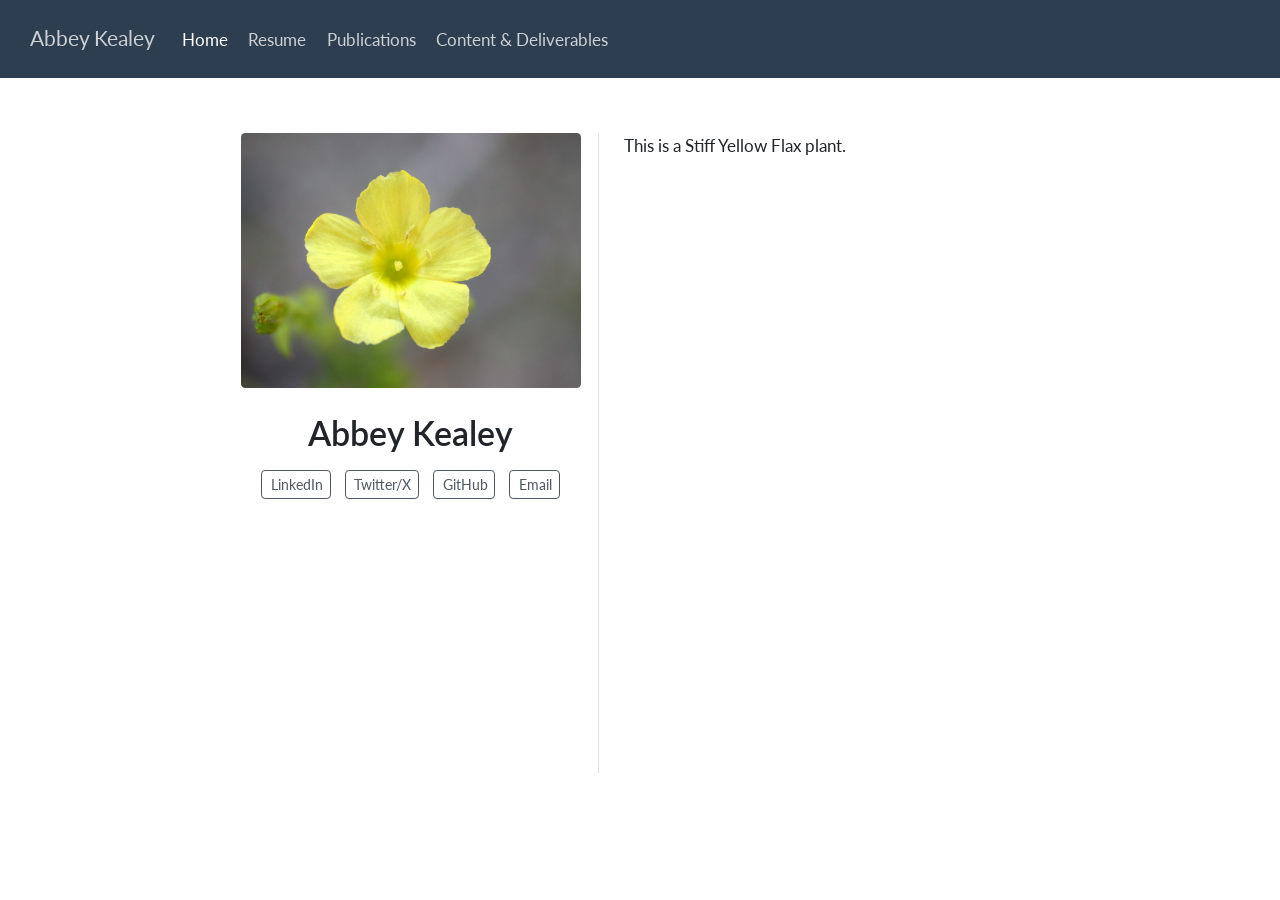
==== index.html @ 69438d4a "addedphoto and text Changed my main photo and text" ====
<!DOCTYPE html>
<html xmlns="http://www.w3.org/1999/xhtml" lang="en" xml:lang="en"><head>

<meta charset="utf-8">
<meta name="generator" content="quarto-1.7.32">

<meta name="viewport" content="width=device-width, initial-scale=1.0, user-scalable=yes">


<title>Abbey Kealey</title>
<style>
code{white-space: pre-wrap;}
span.smallcaps{font-variant: small-caps;}
div.columns{display: flex; gap: min(4vw, 1.5em);}
div.column{flex: auto; overflow-x: auto;}
div.hanging-indent{margin-left: 1.5em; text-indent: -1.5em;}
ul.task-list{list-style: none;}
ul.task-list li input[type="checkbox"] {
  width: 0.8em;
  margin: 0 0.8em 0.2em -1em; /* quarto-specific, see https://github.com/quarto-dev/quarto-cli/issues/4556 */ 
  vertical-align: middle;
}
</style>


<script src="site_libs/quarto-nav/quarto-nav.js"></script>
<script src="site_libs/quarto-nav/headroom.min.js"></script>
<script src="site_libs/clipboard/clipboard.min.js"></script>
<script src="site_libs/quarto-search/autocomplete.umd.js"></script>
<script src="site_libs/quarto-search/fuse.min.js"></script>
<script src="site_libs/quarto-search/quarto-search.js"></script>
<meta name="quarto:offset" content="./">
<script src="site_libs/quarto-html/quarto.js" type="module"></script>
<script src="site_libs/quarto-html/tabsets/tabsets.js" type="module"></script>
<script src="site_libs/quarto-html/popper.min.js"></script>
<script src="site_libs/quarto-html/tippy.umd.min.js"></script>
<link href="site_libs/quarto-html/tippy.css" rel="stylesheet">
<link href="site_libs/quarto-html/quarto-syntax-highlighting-37eea08aefeeee20ff55810ff984fec1.css" rel="stylesheet" id="quarto-text-highlighting-styles">
<script src="site_libs/bootstrap/bootstrap.min.js"></script>
<link href="site_libs/bootstrap/bootstrap-icons.css" rel="stylesheet">
<link href="site_libs/bootstrap/bootstrap-cc63fce9873912f1bbbccf05079cc9ea.min.css" rel="stylesheet" append-hash="true" id="quarto-bootstrap" data-mode="light">
<script id="quarto-search-options" type="application/json">{
  "location": "navbar",
  "copy-button": false,
  "collapse-after": 3,
  "panel-placement": "end",
  "type": "overlay",
  "limit": 50,
  "keyboard-shortcut": [
    "f",
    "/",
    "s"
  ],
  "show-item-context": false,
  "language": {
    "search-no-results-text": "No results",
    "search-matching-documents-text": "matching documents",
    "search-copy-link-title": "Copy link to search",
    "search-hide-matches-text": "Hide additional matches",
    "search-more-match-text": "more match in this document",
    "search-more-matches-text": "more matches in this document",
    "search-clear-button-title": "Clear",
    "search-text-placeholder": "",
    "search-detached-cancel-button-title": "Cancel",
    "search-submit-button-title": "Submit",
    "search-label": "Search"
  }
}</script>


<link rel="stylesheet" href="styles.css">
</head>

<body class="nav-fixed fullcontent quarto-light">

<div id="quarto-search-results"></div>
  <header id="quarto-header" class="headroom fixed-top">
    <nav class="navbar navbar-expand-lg " data-bs-theme="dark">
      <div class="navbar-container container-fluid">
      <div class="navbar-brand-container mx-auto">
    <a class="navbar-brand" href="./index.html">
    <span class="navbar-title">Abbey Kealey</span>
    </a>
  </div>
            <div id="quarto-search" class="" title="Search"></div>
          <button class="navbar-toggler" type="button" data-bs-toggle="collapse" data-bs-target="#navbarCollapse" aria-controls="navbarCollapse" role="menu" aria-expanded="false" aria-label="Toggle navigation" onclick="if (window.quartoToggleHeadroom) { window.quartoToggleHeadroom(); }">
  <span class="navbar-toggler-icon"></span>
</button>
          <div class="collapse navbar-collapse" id="navbarCollapse">
            <ul class="navbar-nav navbar-nav-scroll me-auto">
  <li class="nav-item">
    <a class="nav-link active" href="./index.html" aria-current="page"> 
<span class="menu-text">Home</span></a>
  </li>  
  <li class="nav-item">
    <a class="nav-link" href="./resume.html"> 
<span class="menu-text">Resume</span></a>
  </li>  
  <li class="nav-item">
    <a class="nav-link" href="./publications.html"> 
<span class="menu-text">Publications</span></a>
  </li>  
  <li class="nav-item">
    <a class="nav-link" href="./content.html"> 
<span class="menu-text">Content &amp; Deliverables</span></a>
  </li>  
</ul>
          </div> <!-- /navcollapse -->
            <div class="quarto-navbar-tools">
</div>
      </div> <!-- /container-fluid -->
    </nav>
</header>
<!-- content -->
<div id="quarto-content" class="quarto-container page-columns page-rows-contents page-layout-article page-navbar">
<!-- sidebar -->
<!-- margin-sidebar -->
    
<!-- main -->
<div class="quarto-about-trestles">
  <div class="about-entity">
    <img src="images/stiff_yellow_flax.jpg" class="about-image
  rounded " style="width: 20em;">
<header id="title-block-header" class="quarto-title-block default">
<div class="quarto-title">
<h1 class="title">Abbey Kealey</h1>
</div>
<div class="quarto-title-meta">
  </div>
</header>
    <div class="about-links">
  <a href="https://www.linkedin.com/in/ramon-melser-666932129/" class="about-link" rel="" target="">
    <i class="bi bi-linkedin"></i>
     <span class="about-link-text">LinkedIn</span>
  </a>
  <a href="https://x.com/MelserRamon" class="about-link" rel="" target="">
    <i class="bi bi-twitter"></i>
     <span class="about-link-text">Twitter/X</span>
  </a>
  <a href="https://github.com/ramonmelser" class="about-link" rel="" target="">
    <i class="bi bi-github"></i>
     <span class="about-link-text">GitHub</span>
  </a>
  <a href="mailto:melser@student.ubc.ca" class="about-link" rel="" target="">
    <i class="bi bi-envelope-at"></i>
     <span class="about-link-text">Email</span>
  </a>
</div>
  </div>
  <div class="about-contents"><main class="content" id="quarto-document-content">
<p>This is a Stiff Yellow Flax plant.</p>


</main></div>
</div>
 <!-- /main -->
<script id="quarto-html-after-body" type="application/javascript">
  window.document.addEventListener("DOMContentLoaded", function (event) {
    const isCodeAnnotation = (el) => {
      for (const clz of el.classList) {
        if (clz.startsWith('code-annotation-')) {                     
          return true;
        }
      }
      return false;
    }
    const onCopySuccess = function(e) {
      // button target
      const button = e.trigger;
      // don't keep focus
      button.blur();
      // flash "checked"
      button.classList.add('code-copy-button-checked');
      var currentTitle = button.getAttribute("title");
      button.setAttribute("title", "Copied!");
      let tooltip;
      if (window.bootstrap) {
        button.setAttribute("data-bs-toggle", "tooltip");
        button.setAttribute("data-bs-placement", "left");
        button.setAttribute("data-bs-title", "Copied!");
        tooltip = new bootstrap.Tooltip(button, 
          { trigger: "manual", 
            customClass: "code-copy-button-tooltip",
            offset: [0, -8]});
        tooltip.show();    
      }
      setTimeout(function() {
        if (tooltip) {
          tooltip.hide();
          button.removeAttribute("data-bs-title");
          button.removeAttribute("data-bs-toggle");
          button.removeAttribute("data-bs-placement");
        }
        button.setAttribute("title", currentTitle);
        button.classList.remove('code-copy-button-checked');
      }, 1000);
      // clear code selection
      e.clearSelection();
    }
    const getTextToCopy = function(trigger) {
        const codeEl = trigger.previousElementSibling.cloneNode(true);
        for (const childEl of codeEl.children) {
          if (isCodeAnnotation(childEl)) {
            childEl.remove();
          }
        }
        return codeEl.innerText;
    }
    const clipboard = new window.ClipboardJS('.code-copy-button:not([data-in-quarto-modal])', {
      text: getTextToCopy
    });
    clipboard.on('success', onCopySuccess);
    if (window.document.getElementById('quarto-embedded-source-code-modal')) {
      const clipboardModal = new window.ClipboardJS('.code-copy-button[data-in-quarto-modal]', {
        text: getTextToCopy,
        container: window.document.getElementById('quarto-embedded-source-code-modal')
      });
      clipboardModal.on('success', onCopySuccess);
    }
      var localhostRegex = new RegExp(/^(?:http|https):\/\/localhost\:?[0-9]*\//);
      var mailtoRegex = new RegExp(/^mailto:/);
        var filterRegex = new RegExp('/' + window.location.host + '/');
      var isInternal = (href) => {
          return filterRegex.test(href) || localhostRegex.test(href) || mailtoRegex.test(href);
      }
      // Inspect non-navigation links and adorn them if external
     var links = window.document.querySelectorAll('a[href]:not(.nav-link):not(.navbar-brand):not(.toc-action):not(.sidebar-link):not(.sidebar-item-toggle):not(.pagination-link):not(.no-external):not([aria-hidden]):not(.dropdown-item):not(.quarto-navigation-tool):not(.about-link)');
      for (var i=0; i<links.length; i++) {
        const link = links[i];
        if (!isInternal(link.href)) {
          // undo the damage that might have been done by quarto-nav.js in the case of
          // links that we want to consider external
          if (link.dataset.originalHref !== undefined) {
            link.href = link.dataset.originalHref;
          }
        }
      }
    function tippyHover(el, contentFn, onTriggerFn, onUntriggerFn) {
      const config = {
        allowHTML: true,
        maxWidth: 500,
        delay: 100,
        arrow: false,
        appendTo: function(el) {
            return el.parentElement;
        },
        interactive: true,
        interactiveBorder: 10,
        theme: 'quarto',
        placement: 'bottom-start',
      };
      if (contentFn) {
        config.content = contentFn;
      }
      if (onTriggerFn) {
        config.onTrigger = onTriggerFn;
      }
      if (onUntriggerFn) {
        config.onUntrigger = onUntriggerFn;
      }
      window.tippy(el, config); 
    }
    const noterefs = window.document.querySelectorAll('a[role="doc-noteref"]');
    for (var i=0; i<noterefs.length; i++) {
      const ref = noterefs[i];
      tippyHover(ref, function() {
        // use id or data attribute instead here
        let href = ref.getAttribute('data-footnote-href') || ref.getAttribute('href');
        try { href = new URL(href).hash; } catch {}
        const id = href.replace(/^#\/?/, "");
        const note = window.document.getElementById(id);
        if (note) {
          return note.innerHTML;
        } else {
          return "";
        }
      });
    }
    const xrefs = window.document.querySelectorAll('a.quarto-xref');
    const processXRef = (id, note) => {
      // Strip column container classes
      const stripColumnClz = (el) => {
        el.classList.remove("page-full", "page-columns");
        if (el.children) {
          for (const child of el.children) {
            stripColumnClz(child);
          }
        }
      }
      stripColumnClz(note)
      if (id === null || id.startsWith('sec-')) {
        // Special case sections, only their first couple elements
        const container = document.createElement("div");
        if (note.children && note.children.length > 2) {
          container.appendChild(note.children[0].cloneNode(true));
          for (let i = 1; i < note.children.length; i++) {
            const child = note.children[i];
            if (child.tagName === "P" && child.innerText === "") {
              continue;
            } else {
              container.appendChild(child.cloneNode(true));
              break;
            }
          }
          if (window.Quarto?.typesetMath) {
            window.Quarto.typesetMath(container);
          }
          return container.innerHTML
        } else {
          if (window.Quarto?.typesetMath) {
            window.Quarto.typesetMath(note);
          }
          return note.innerHTML;
        }
      } else {
        // Remove any anchor links if they are present
        const anchorLink = note.querySelector('a.anchorjs-link');
        if (anchorLink) {
          anchorLink.remove();
        }
        if (window.Quarto?.typesetMath) {
          window.Quarto.typesetMath(note);
        }
        if (note.classList.contains("callout")) {
          return note.outerHTML;
        } else {
          return note.innerHTML;
        }
      }
    }
    for (var i=0; i<xrefs.length; i++) {
      const xref = xrefs[i];
      tippyHover(xref, undefined, function(instance) {
        instance.disable();
        let url = xref.getAttribute('href');
        let hash = undefined; 
        if (url.startsWith('#')) {
          hash = url;
        } else {
          try { hash = new URL(url).hash; } catch {}
        }
        if (hash) {
          const id = hash.replace(/^#\/?/, "");
          const note = window.document.getElementById(id);
          if (note !== null) {
            try {
              const html = processXRef(id, note.cloneNode(true));
              instance.setContent(html);
            } finally {
              instance.enable();
              instance.show();
            }
          } else {
            // See if we can fetch this
            fetch(url.split('#')[0])
            .then(res => res.text())
            .then(html => {
              const parser = new DOMParser();
              const htmlDoc = parser.parseFromString(html, "text/html");
              const note = htmlDoc.getElementById(id);
              if (note !== null) {
                const html = processXRef(id, note);
                instance.setContent(html);
              } 
            }).finally(() => {
              instance.enable();
              instance.show();
            });
          }
        } else {
          // See if we can fetch a full url (with no hash to target)
          // This is a special case and we should probably do some content thinning / targeting
          fetch(url)
          .then(res => res.text())
          .then(html => {
            const parser = new DOMParser();
            const htmlDoc = parser.parseFromString(html, "text/html");
            const note = htmlDoc.querySelector('main.content');
            if (note !== null) {
              // This should only happen for chapter cross references
              // (since there is no id in the URL)
              // remove the first header
              if (note.children.length > 0 && note.children[0].tagName === "HEADER") {
                note.children[0].remove();
              }
              const html = processXRef(null, note);
              instance.setContent(html);
            } 
          }).finally(() => {
            instance.enable();
            instance.show();
          });
        }
      }, function(instance) {
      });
    }
        let selectedAnnoteEl;
        const selectorForAnnotation = ( cell, annotation) => {
          let cellAttr = 'data-code-cell="' + cell + '"';
          let lineAttr = 'data-code-annotation="' +  annotation + '"';
          const selector = 'span[' + cellAttr + '][' + lineAttr + ']';
          return selector;
        }
        const selectCodeLines = (annoteEl) => {
          const doc = window.document;
          const targetCell = annoteEl.getAttribute("data-target-cell");
          const targetAnnotation = annoteEl.getAttribute("data-target-annotation");
          const annoteSpan = window.document.querySelector(selectorForAnnotation(targetCell, targetAnnotation));
          const lines = annoteSpan.getAttribute("data-code-lines").split(",");
          const lineIds = lines.map((line) => {
            return targetCell + "-" + line;
          })
          let top = null;
          let height = null;
          let parent = null;
          if (lineIds.length > 0) {
              //compute the position of the single el (top and bottom and make a div)
              const el = window.document.getElementById(lineIds[0]);
              top = el.offsetTop;
              height = el.offsetHeight;
              parent = el.parentElement.parentElement;
            if (lineIds.length > 1) {
              const lastEl = window.document.getElementById(lineIds[lineIds.length - 1]);
              const bottom = lastEl.offsetTop + lastEl.offsetHeight;
              height = bottom - top;
            }
            if (top !== null && height !== null && parent !== null) {
              // cook up a div (if necessary) and position it 
              let div = window.document.getElementById("code-annotation-line-highlight");
              if (div === null) {
                div = window.document.createElement("div");
                div.setAttribute("id", "code-annotation-line-highlight");
                div.style.position = 'absolute';
                parent.appendChild(div);
              }
              div.style.top = top - 2 + "px";
              div.style.height = height + 4 + "px";
              div.style.left = 0;
              let gutterDiv = window.document.getElementById("code-annotation-line-highlight-gutter");
              if (gutterDiv === null) {
                gutterDiv = window.document.createElement("div");
                gutterDiv.setAttribute("id", "code-annotation-line-highlight-gutter");
                gutterDiv.style.position = 'absolute';
                const codeCell = window.document.getElementById(targetCell);
                const gutter = codeCell.querySelector('.code-annotation-gutter');
                gutter.appendChild(gutterDiv);
              }
              gutterDiv.style.top = top - 2 + "px";
              gutterDiv.style.height = height + 4 + "px";
            }
            selectedAnnoteEl = annoteEl;
          }
        };
        const unselectCodeLines = () => {
          const elementsIds = ["code-annotation-line-highlight", "code-annotation-line-highlight-gutter"];
          elementsIds.forEach((elId) => {
            const div = window.document.getElementById(elId);
            if (div) {
              div.remove();
            }
          });
          selectedAnnoteEl = undefined;
        };
          // Handle positioning of the toggle
      window.addEventListener(
        "resize",
        throttle(() => {
          elRect = undefined;
          if (selectedAnnoteEl) {
            selectCodeLines(selectedAnnoteEl);
          }
        }, 10)
      );
      function throttle(fn, ms) {
      let throttle = false;
      let timer;
        return (...args) => {
          if(!throttle) { // first call gets through
              fn.apply(this, args);
              throttle = true;
          } else { // all the others get throttled
              if(timer) clearTimeout(timer); // cancel #2
              timer = setTimeout(() => {
                fn.apply(this, args);
                timer = throttle = false;
              }, ms);
          }
        };
      }
        // Attach click handler to the DT
        const annoteDls = window.document.querySelectorAll('dt[data-target-cell]');
        for (const annoteDlNode of annoteDls) {
          annoteDlNode.addEventListener('click', (event) => {
            const clickedEl = event.target;
            if (clickedEl !== selectedAnnoteEl) {
              unselectCodeLines();
              const activeEl = window.document.querySelector('dt[data-target-cell].code-annotation-active');
              if (activeEl) {
                activeEl.classList.remove('code-annotation-active');
              }
              selectCodeLines(clickedEl);
              clickedEl.classList.add('code-annotation-active');
            } else {
              // Unselect the line
              unselectCodeLines();
              clickedEl.classList.remove('code-annotation-active');
            }
          });
        }
    const findCites = (el) => {
      const parentEl = el.parentElement;
      if (parentEl) {
        const cites = parentEl.dataset.cites;
        if (cites) {
          return {
            el,
            cites: cites.split(' ')
          };
        } else {
          return findCites(el.parentElement)
        }
      } else {
        return undefined;
      }
    };
    var bibliorefs = window.document.querySelectorAll('a[role="doc-biblioref"]');
    for (var i=0; i<bibliorefs.length; i++) {
      const ref = bibliorefs[i];
      const citeInfo = findCites(ref);
      if (citeInfo) {
        tippyHover(citeInfo.el, function() {
          var popup = window.document.createElement('div');
          citeInfo.cites.forEach(function(cite) {
            var citeDiv = window.document.createElement('div');
            citeDiv.classList.add('hanging-indent');
            citeDiv.classList.add('csl-entry');
            var biblioDiv = window.document.getElementById('ref-' + cite);
            if (biblioDiv) {
              citeDiv.innerHTML = biblioDiv.innerHTML;
            }
            popup.appendChild(citeDiv);
          });
          return popup.innerHTML;
        });
      }
    }
  });
  </script>
</div> <!-- /content -->




</body></html>
---- site_libs/quarto-html/quarto-syntax-highlighting-37eea08aefeeee20ff55810ff984fec1.css ----
/* quarto syntax highlight colors */
:root {
  --quarto-hl-ot-color: #003B4F;
  --quarto-hl-at-color: #657422;
  --quarto-hl-ss-color: #20794D;
  --quarto-hl-an-color: #5E5E5E;
  --quarto-hl-fu-color: #4758AB;
  --quarto-hl-st-color: #20794D;
  --quarto-hl-cf-color: #003B4F;
  --quarto-hl-op-color: #5E5E5E;
  --quarto-hl-er-color: #AD0000;
  --quarto-hl-bn-color: #AD0000;
  --quarto-hl-al-color: #AD0000;
  --quarto-hl-va-color: #111111;
  --quarto-hl-bu-color: inherit;
  --quarto-hl-ex-color: inherit;
  --quarto-hl-pp-color: #AD0000;
  --quarto-hl-in-color: #5E5E5E;
  --quarto-hl-vs-color: #20794D;
  --quarto-hl-wa-color: #5E5E5E;
  --quarto-hl-do-color: #5E5E5E;
  --quarto-hl-im-color: #00769E;
  --quarto-hl-ch-color: #20794D;
  --quarto-hl-dt-color: #AD0000;
  --quarto-hl-fl-color: #AD0000;
  --quarto-hl-co-color: #5E5E5E;
  --quarto-hl-cv-color: #5E5E5E;
  --quarto-hl-cn-color: #8f5902;
  --quarto-hl-sc-color: #5E5E5E;
  --quarto-hl-dv-color: #AD0000;
  --quarto-hl-kw-color: #003B4F;
}

/* other quarto variables */
:root {
  --quarto-font-monospace: SFMono-Regular, Menlo, Monaco, Consolas, "Liberation Mono", "Courier New", monospace;
}

/* syntax highlight based on Pandoc's rules */
pre > code.sourceCode > span {
  color: #003B4F;
}

code.sourceCode > span {
  color: #003B4F;
}

div.sourceCode,
div.sourceCode pre.sourceCode {
  color: #003B4F;
}

/* Normal */
code span {
  color: #003B4F;
}

/* Alert */
code span.al {
  color: #AD0000;
  font-style: inherit;
}

/* Annotation */
code span.an {
  color: #5E5E5E;
  font-style: inherit;
}

/* Attribute */
code span.at {
  color: #657422;
  font-style: inherit;
}

/* BaseN */
code span.bn {
  color: #AD0000;
  font-style: inherit;
}

/* BuiltIn */
code span.bu {
  font-style: inherit;
}

/* ControlFlow */
code span.cf {
  color: #003B4F;
  font-weight: bold;
  font-style: inherit;
}

/* Char */
code span.ch {
  color: #20794D;
  font-style: inherit;
}

/* Constant */
code span.cn {
  color: #8f5902;
  font-style: inherit;
}

/* Comment */
code span.co {
  color: #5E5E5E;
  font-style: inherit;
}

/* CommentVar */
code span.cv {
  color: #5E5E5E;
  font-style: italic;
}

/* Documentation */
code span.do {
  color: #5E5E5E;
  font-style: italic;
}

/* DataType */
code span.dt {
  color: #AD0000;
  font-style: inherit;
}

/* DecVal */
code span.dv {
  color: #AD0000;
  font-style: inherit;
}

/* Error */
code span.er {
  color: #AD0000;
  font-style: inherit;
}

/* Extension */
code span.ex {
  font-style: inherit;
}

/* Float */
code span.fl {
  color: #AD0000;
  font-style: inherit;
}

/* Function */
code span.fu {
  color: #4758AB;
  font-style: inherit;
}

/* Import */
code span.im {
  color: #00769E;
  font-style: inherit;
}

/* Information */
code span.in {
  color: #5E5E5E;
  font-style: inherit;
}

/* Keyword */
code span.kw {
  color: #003B4F;
  font-weight: bold;
  font-style: inherit;
}

/* Operator */
code span.op {
  color: #5E5E5E;
  font-style: inherit;
}

/* Other */
code span.ot {
  color: #003B4F;
  font-style: inherit;
}

/* Preprocessor */
code span.pp {
  color: #AD0000;
  font-style: inherit;
}

/* SpecialChar */
code span.sc {
  color: #5E5E5E;
  font-style: inherit;
}

/* SpecialString */
code span.ss {
  color: #20794D;
  font-style: inherit;
}

/* String */
code span.st {
  color: #20794D;
  font-style: inherit;
}

/* Variable */
code span.va {
  color: #111111;
  font-style: inherit;
}

/* VerbatimString */
code span.vs {
  color: #20794D;
  font-style: inherit;
}

/* Warning */
code span.wa {
  color: #5E5E5E;
  font-style: italic;
}

.prevent-inlining {
  content: "</";
}

/*# sourceMappingURL=27d3d809615f7771493d095567f04340.css.map */
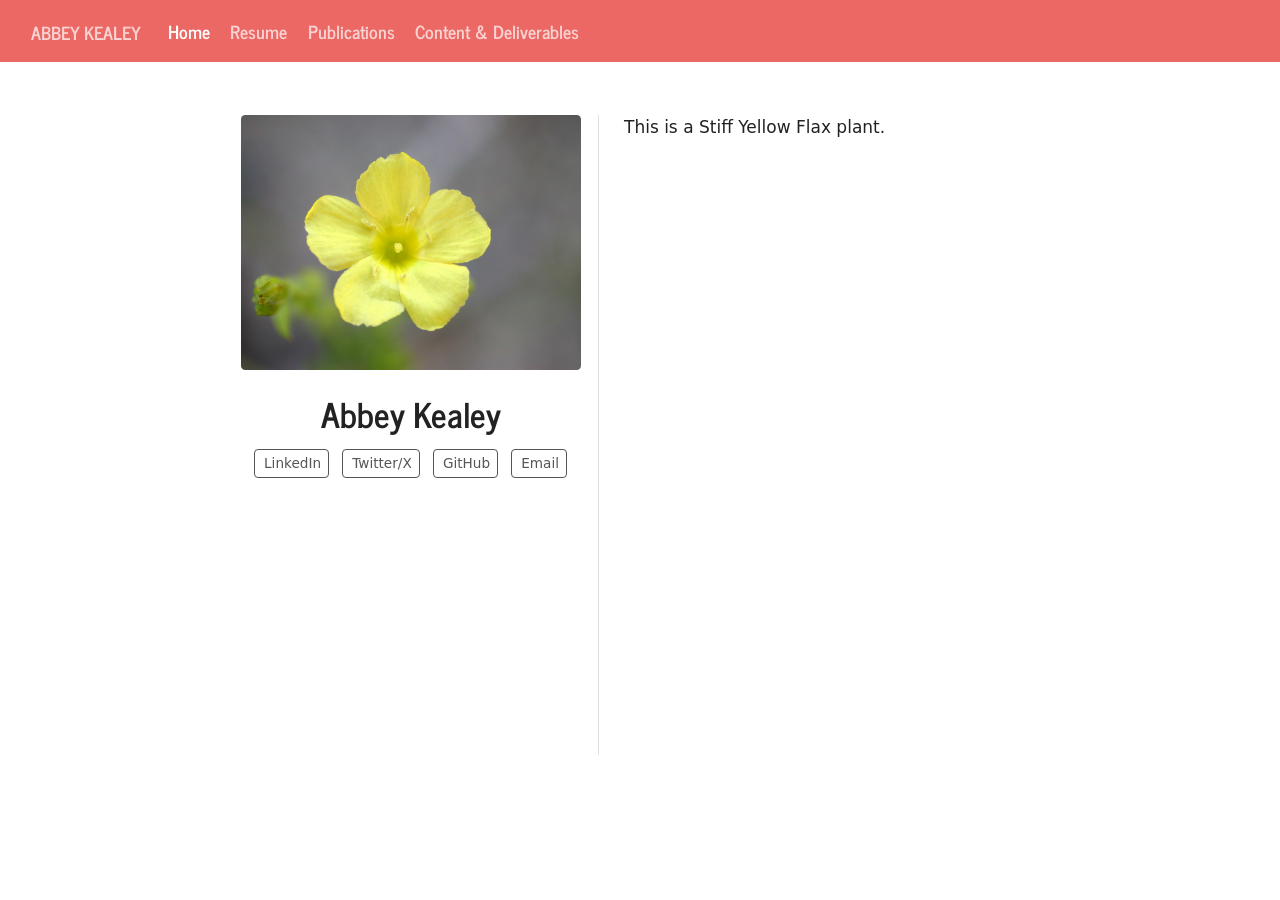
==== commit 4f8a1bd8: "theme change Changing the theme" ====
--- a/index.html
+++ b/index.html
@@ -38,7 +38,7 @@
 <link href="site_libs/quarto-html/quarto-syntax-highlighting-37eea08aefeeee20ff55810ff984fec1.css" rel="stylesheet" id="quarto-text-highlighting-styles">
 <script src="site_libs/bootstrap/bootstrap.min.js"></script>
 <link href="site_libs/bootstrap/bootstrap-icons.css" rel="stylesheet">
-<link href="site_libs/bootstrap/bootstrap-cc63fce9873912f1bbbccf05079cc9ea.min.css" rel="stylesheet" append-hash="true" id="quarto-bootstrap" data-mode="light">
+<link href="site_libs/bootstrap/bootstrap-36055dde38e1c66a85944b0e21486264.min.css" rel="stylesheet" append-hash="true" id="quarto-bootstrap" data-mode="light">
 <script id="quarto-search-options" type="application/json">{
   "location": "navbar",
   "copy-button": false,
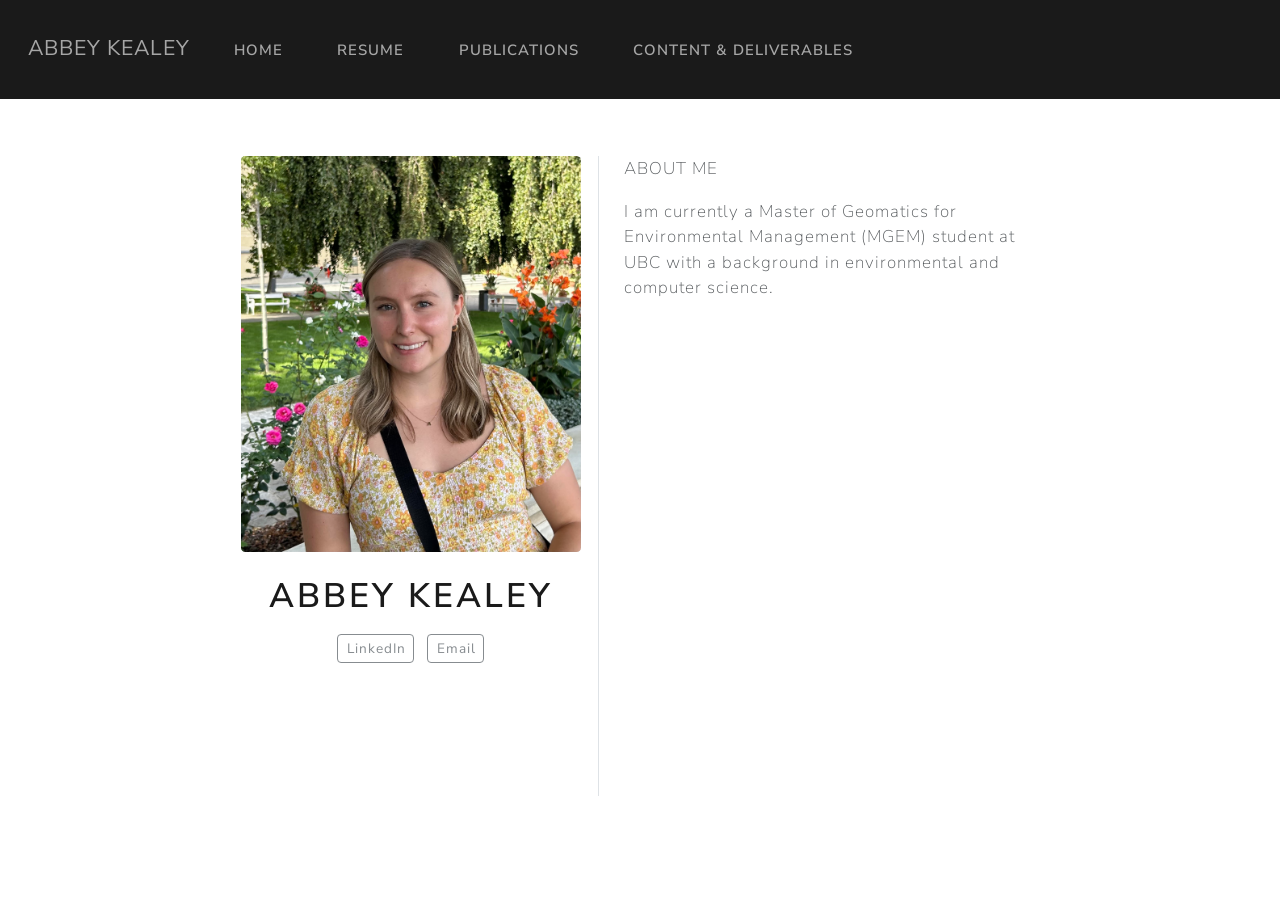
==== commit 6580e73a: "Homepage and resume Homepage and resume section" ====
--- a/index.html
+++ b/index.html
@@ -38,7 +38,7 @@
 <link href="site_libs/quarto-html/quarto-syntax-highlighting-37eea08aefeeee20ff55810ff984fec1.css" rel="stylesheet" id="quarto-text-highlighting-styles">
 <script src="site_libs/bootstrap/bootstrap.min.js"></script>
 <link href="site_libs/bootstrap/bootstrap-icons.css" rel="stylesheet">
-<link href="site_libs/bootstrap/bootstrap-36055dde38e1c66a85944b0e21486264.min.css" rel="stylesheet" append-hash="true" id="quarto-bootstrap" data-mode="light">
+<link href="site_libs/bootstrap/bootstrap-bb49951d50c4a7e8d052f44ae1610a34.min.css" rel="stylesheet" append-hash="true" id="quarto-bootstrap" data-mode="light">
 <script id="quarto-search-options" type="application/json">{
   "location": "navbar",
   "copy-button": false,
@@ -119,7 +119,7 @@
 <!-- main -->
 <div class="quarto-about-trestles">
   <div class="about-entity">
-    <img src="images/stiff_yellow_flax.jpg" class="about-image
+    <img src="images/Abbey_headshot.jpg" class="about-image
   rounded " style="width: 20em;">
 <header id="title-block-header" class="quarto-title-block default">
 <div class="quarto-title">
@@ -129,26 +129,19 @@
   </div>
 </header>
     <div class="about-links">
-  <a href="https://www.linkedin.com/in/ramon-melser-666932129/" class="about-link" rel="" target="">
+  <a href="https://www.linkedin.com/in/abbey-kealey-405473204/" class="about-link" rel="" target="">
     <i class="bi bi-linkedin"></i>
      <span class="about-link-text">LinkedIn</span>
   </a>
-  <a href="https://x.com/MelserRamon" class="about-link" rel="" target="">
-    <i class="bi bi-twitter"></i>
-     <span class="about-link-text">Twitter/X</span>
-  </a>
-  <a href="https://github.com/ramonmelser" class="about-link" rel="" target="">
-    <i class="bi bi-github"></i>
-     <span class="about-link-text">GitHub</span>
-  </a>
-  <a href="mailto:melser@student.ubc.ca" class="about-link" rel="" target="">
+  <a href="mailto:abbeykealey@gmail.com" class="about-link" rel="" target="">
     <i class="bi bi-envelope-at"></i>
      <span class="about-link-text">Email</span>
   </a>
 </div>
   </div>
   <div class="about-contents"><main class="content" id="quarto-document-content">
-<p>This is a Stiff Yellow Flax plant.</p>
+<p>ABOUT ME</p>
+<p>I am currently a Master of Geomatics for Environmental Management (MGEM) student at UBC with a background in environmental and computer science.</p>
 
 
 </main></div>
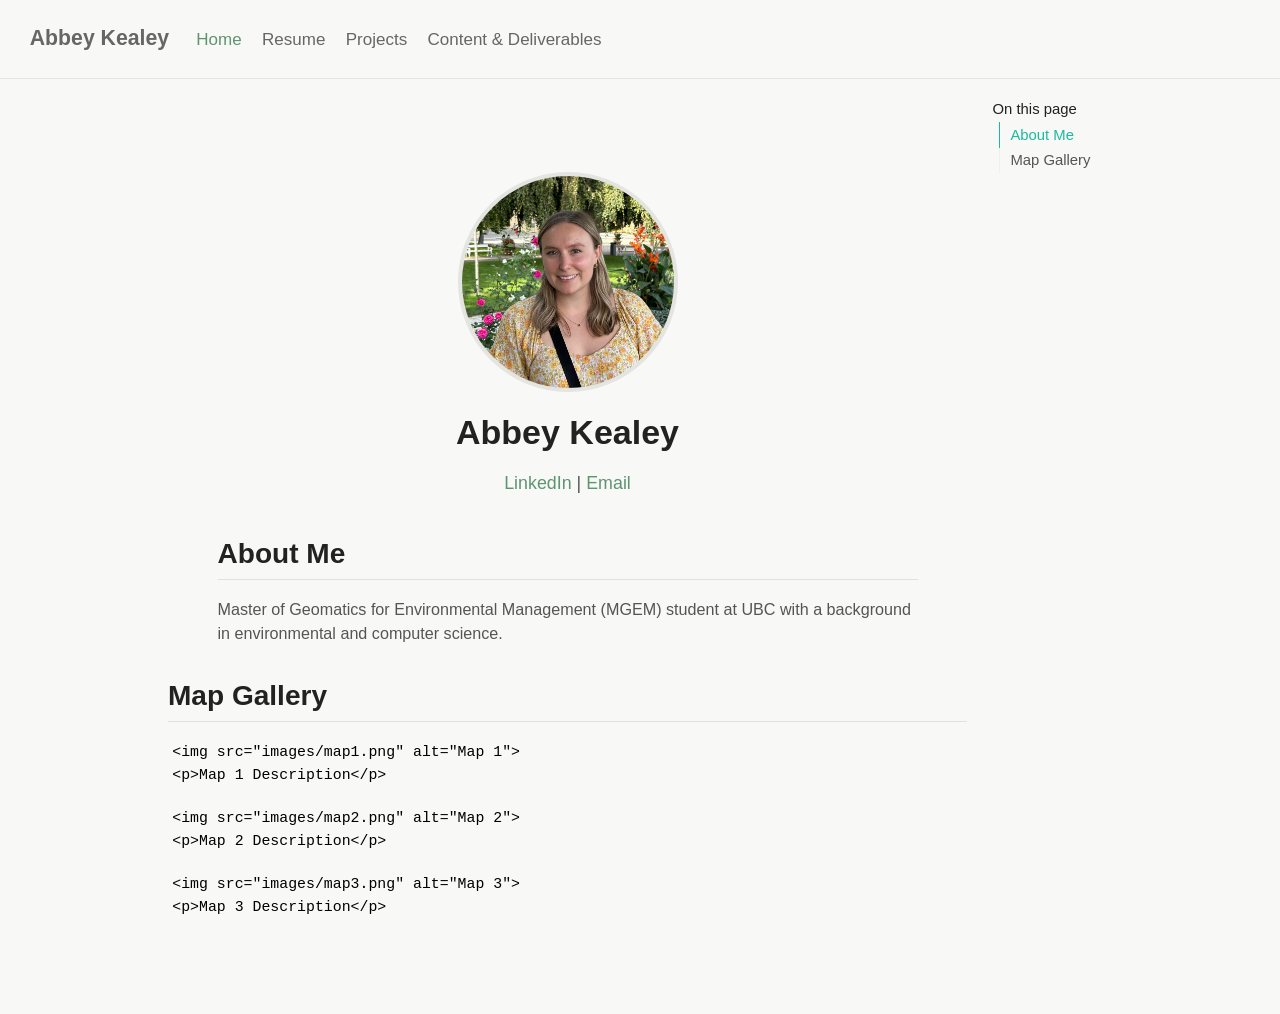
==== commit ece25108: "projects and main page changes to projects and main pages" ====
--- a/index.html
+++ b/index.html
@@ -34,11 +34,12 @@
 <script src="site_libs/quarto-html/tabsets/tabsets.js" type="module"></script>
 <script src="site_libs/quarto-html/popper.min.js"></script>
 <script src="site_libs/quarto-html/tippy.umd.min.js"></script>
+<script src="site_libs/quarto-html/anchor.min.js"></script>
 <link href="site_libs/quarto-html/tippy.css" rel="stylesheet">
 <link href="site_libs/quarto-html/quarto-syntax-highlighting-37eea08aefeeee20ff55810ff984fec1.css" rel="stylesheet" id="quarto-text-highlighting-styles">
 <script src="site_libs/bootstrap/bootstrap.min.js"></script>
 <link href="site_libs/bootstrap/bootstrap-icons.css" rel="stylesheet">
-<link href="site_libs/bootstrap/bootstrap-bb49951d50c4a7e8d052f44ae1610a34.min.css" rel="stylesheet" append-hash="true" id="quarto-bootstrap" data-mode="light">
+<link href="site_libs/bootstrap/bootstrap-57aae3676c5e11e1c0d8cddef165a900.min.css" rel="stylesheet" append-hash="true" id="quarto-bootstrap" data-mode="light">
 <script id="quarto-search-options" type="application/json">{
   "location": "navbar",
   "copy-button": false,
@@ -71,7 +72,7 @@
 <link rel="stylesheet" href="styles.css">
 </head>
 
-<body class="nav-fixed fullcontent quarto-light">
+<body class="nav-fixed quarto-light">
 
 <div id="quarto-search-results"></div>
   <header id="quarto-header" class="headroom fixed-top">
@@ -97,8 +98,8 @@
 <span class="menu-text">Resume</span></a>
   </li>  
   <li class="nav-item">
-    <a class="nav-link" href="./publications.html"> 
-<span class="menu-text">Publications</span></a>
+    <a class="nav-link" href="./Projects.html"> 
+<span class="menu-text">Projects</span></a>
   </li>  
   <li class="nav-item">
     <a class="nav-link" href="./content.html"> 
@@ -115,40 +116,66 @@
 <div id="quarto-content" class="quarto-container page-columns page-rows-contents page-layout-article page-navbar">
 <!-- sidebar -->
 <!-- margin-sidebar -->
-    
+    <div id="quarto-margin-sidebar" class="sidebar margin-sidebar">
+        <nav id="TOC" role="doc-toc" class="toc-active">
+    <h2 id="toc-title">On this page</h2>
+   
+  <ul>
+  <li><a href="#about-me" id="toc-about-me" class="nav-link active" data-scroll-target="#about-me">About Me</a></li>
+  <li><a href="#map-gallery" id="toc-map-gallery" class="nav-link" data-scroll-target="#map-gallery">Map Gallery</a></li>
+  </ul>
+</nav>
+    </div>
 <!-- main -->
-<div class="quarto-about-trestles">
-  <div class="about-entity">
-    <img src="images/Abbey_headshot.jpg" class="about-image
-  rounded " style="width: 20em;">
-<header id="title-block-header" class="quarto-title-block default">
-<div class="quarto-title">
-<h1 class="title">Abbey Kealey</h1>
+<main class="content" id="quarto-document-content"><header id="title-block-header" class="quarto-title-block"></header>
+
+
+
+
+<div class="hero">
+<p><img src="images/Abbey_headshot.jpg" class="profile-img"></p>
+<h1>
+Abbey Kealey
+</h1>
+<p class="hero-links">
+<a href="https://www.linkedin.com/in/abbey-kealey-405473204/">LinkedIn</a> | <a href="mailto:abbeykealey@gmail.com">Email</a>
+</p>
 </div>
-<div class="quarto-title-meta">
-  </div>
-</header>
-    <div class="about-links">
-  <a href="https://www.linkedin.com/in/abbey-kealey-405473204/" class="about-link" rel="" target="">
-    <i class="bi bi-linkedin"></i>
-     <span class="about-link-text">LinkedIn</span>
-  </a>
-  <a href="mailto:abbeykealey@gmail.com" class="about-link" rel="" target="">
-    <i class="bi bi-envelope-at"></i>
-     <span class="about-link-text">Email</span>
-  </a>
+<section id="about-me" class="level2 bio">
+<h2 class="anchored" data-anchor-id="about-me">About Me</h2>
+<p>Master of Geomatics for Environmental Management (MGEM) student at UBC with a background in environmental and computer science.</p>
+</section>
+<section id="map-gallery" class="level2">
+<h2 class="anchored" data-anchor-id="map-gallery">Map Gallery</h2>
+<div class="gallery-container">
+<div class="gallery-item">
+<pre><code>&lt;img src="images/map1.png" alt="Map 1"&gt;
+&lt;p&gt;Map 1 Description&lt;/p&gt;</code></pre>
 </div>
-  </div>
-  <div class="about-contents"><main class="content" id="quarto-document-content">
-<p>ABOUT ME</p>
-<p>I am currently a Master of Geomatics for Environmental Management (MGEM) student at UBC with a background in environmental and computer science.</p>
-
-
-</main></div>
+<div class="gallery-item">
+<pre><code>&lt;img src="images/map2.png" alt="Map 2"&gt;
+&lt;p&gt;Map 2 Description&lt;/p&gt;</code></pre>
 </div>
- <!-- /main -->
+<div class="gallery-item">
+<pre><code>&lt;img src="images/map3.png" alt="Map 3"&gt;
+&lt;p&gt;Map 3 Description&lt;/p&gt;</code></pre>
+</div>
+<p><!-- Add more maps here --></p>
+</div>
+
+
+</section>
+
+</main> <!-- /main -->
 <script id="quarto-html-after-body" type="application/javascript">
   window.document.addEventListener("DOMContentLoaded", function (event) {
+    const icon = "";
+    const anchorJS = new window.AnchorJS();
+    anchorJS.options = {
+      placement: 'right',
+      icon: icon
+    };
+    anchorJS.add('.anchored');
     const isCodeAnnotation = (el) => {
       for (const clz of el.classList) {
         if (clz.startsWith('code-annotation-')) {                     
--- a/styles.css
+++ b/styles.css
@@ -0,0 +1,98 @@
+/* ── Colour palette ── */
+:root {
+  --sage: #5e9470;
+  --sage-dark: #4a7a5c;
+  --sage-light: #eaf3ee;
+}
+
+/* ── Page background & base ── */
+body {
+  background-color: #f8f8f7;
+  font-family: "Inter", "Segoe UI", sans-serif;
+  color: #444;
+}
+
+/* ── Paragraph & list text ── */
+p, li {
+  color: #555;
+}
+
+/* ── Headings ── */
+h1, h2, h3 {
+  color: #222;
+  font-weight: 600;
+}
+
+/* ── Links ── */
+a {
+  color: var(--sage);
+}
+a:hover {
+  color: var(--sage-dark);
+}
+
+/* ── Navbar ── */
+.navbar {
+  background-color: #f8f8f7;
+  border-bottom: 1px solid #e4e4e1;
+}
+.navbar-brand {
+  color: #222 !important;
+  font-weight: 600;
+}
+.navbar a {
+  color: #666 !important;
+}
+.navbar a:hover {
+  color: var(--sage) !important;
+}
+.navbar a.active {
+  color: var(--sage) !important;
+  font-weight: 500;
+}
+
+/* ── Homepage hero ── */
+.hero {
+  text-align: center;
+  margin-top: 60px;
+  margin-bottom: 40px;
+}
+
+/* ── Circular profile image ── */
+.profile-img {
+  width: 220px;
+  height: 220px;
+  object-fit: cover;
+  border-radius: 50%;
+  border: 4px solid #e4e4e1;
+}
+
+/* ── Name styling ── */
+.hero h1 {
+  margin-top: 20px;
+  font-weight: 600;
+  color: #222;
+}
+
+/* ── Hero links ── */
+.hero-links {
+  margin-top: 10px;
+  font-size: 1.05em;
+}
+.hero-links a {
+  text-decoration: none;
+  font-weight: 500;
+  color: var(--sage);
+}
+.hero-links a:hover {
+  text-decoration: underline;
+  color: var(--sage-dark);
+}
+
+/* ── Bio ── */
+.bio {
+  max-width: 700px;
+  margin: 0 auto;
+  font-size: 0.95em;
+  color: #666;
+}
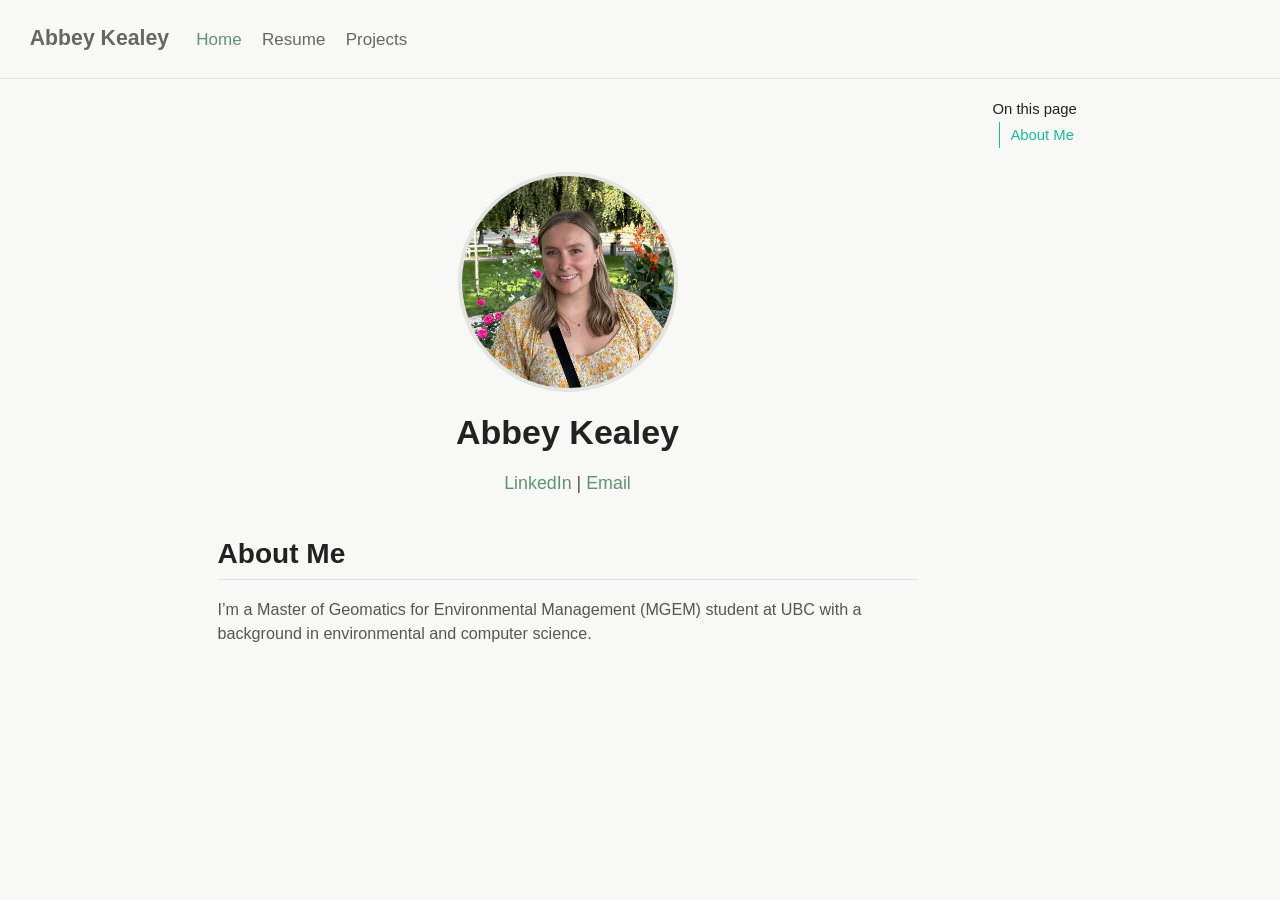
==== commit 51744121: "supervised classification added supervised classification assignment" ====
--- a/index.html
+++ b/index.html
@@ -101,10 +101,6 @@
     <a class="nav-link" href="./Projects.html"> 
 <span class="menu-text">Projects</span></a>
   </li>  
-  <li class="nav-item">
-    <a class="nav-link" href="./content.html"> 
-<span class="menu-text">Content &amp; Deliverables</span></a>
-  </li>  
 </ul>
           </div> <!-- /navcollapse -->
             <div class="quarto-navbar-tools">
@@ -122,7 +118,6 @@
    
   <ul>
   <li><a href="#about-me" id="toc-about-me" class="nav-link active" data-scroll-target="#about-me">About Me</a></li>
-  <li><a href="#map-gallery" id="toc-map-gallery" class="nav-link" data-scroll-target="#map-gallery">Map Gallery</a></li>
   </ul>
 </nav>
     </div>
@@ -143,28 +138,10 @@
 </div>
 <section id="about-me" class="level2 bio">
 <h2 class="anchored" data-anchor-id="about-me">About Me</h2>
-<p>Master of Geomatics for Environmental Management (MGEM) student at UBC with a background in environmental and computer science.</p>
+<p>I’m a Master of Geomatics for Environmental Management (MGEM) student at UBC with a background in environmental and computer science.</p>
 </section>
-<section id="map-gallery" class="level2">
-<h2 class="anchored" data-anchor-id="map-gallery">Map Gallery</h2>
-<div class="gallery-container">
-<div class="gallery-item">
-<pre><code>&lt;img src="images/map1.png" alt="Map 1"&gt;
-&lt;p&gt;Map 1 Description&lt;/p&gt;</code></pre>
-</div>
-<div class="gallery-item">
-<pre><code>&lt;img src="images/map2.png" alt="Map 2"&gt;
-&lt;p&gt;Map 2 Description&lt;/p&gt;</code></pre>
-</div>
-<div class="gallery-item">
-<pre><code>&lt;img src="images/map3.png" alt="Map 3"&gt;
-&lt;p&gt;Map 3 Description&lt;/p&gt;</code></pre>
-</div>
-<p><!-- Add more maps here --></p>
-</div>
-
-
-</section>
+
+
 
 </main> <!-- /main -->
 <script id="quarto-html-after-body" type="application/javascript">
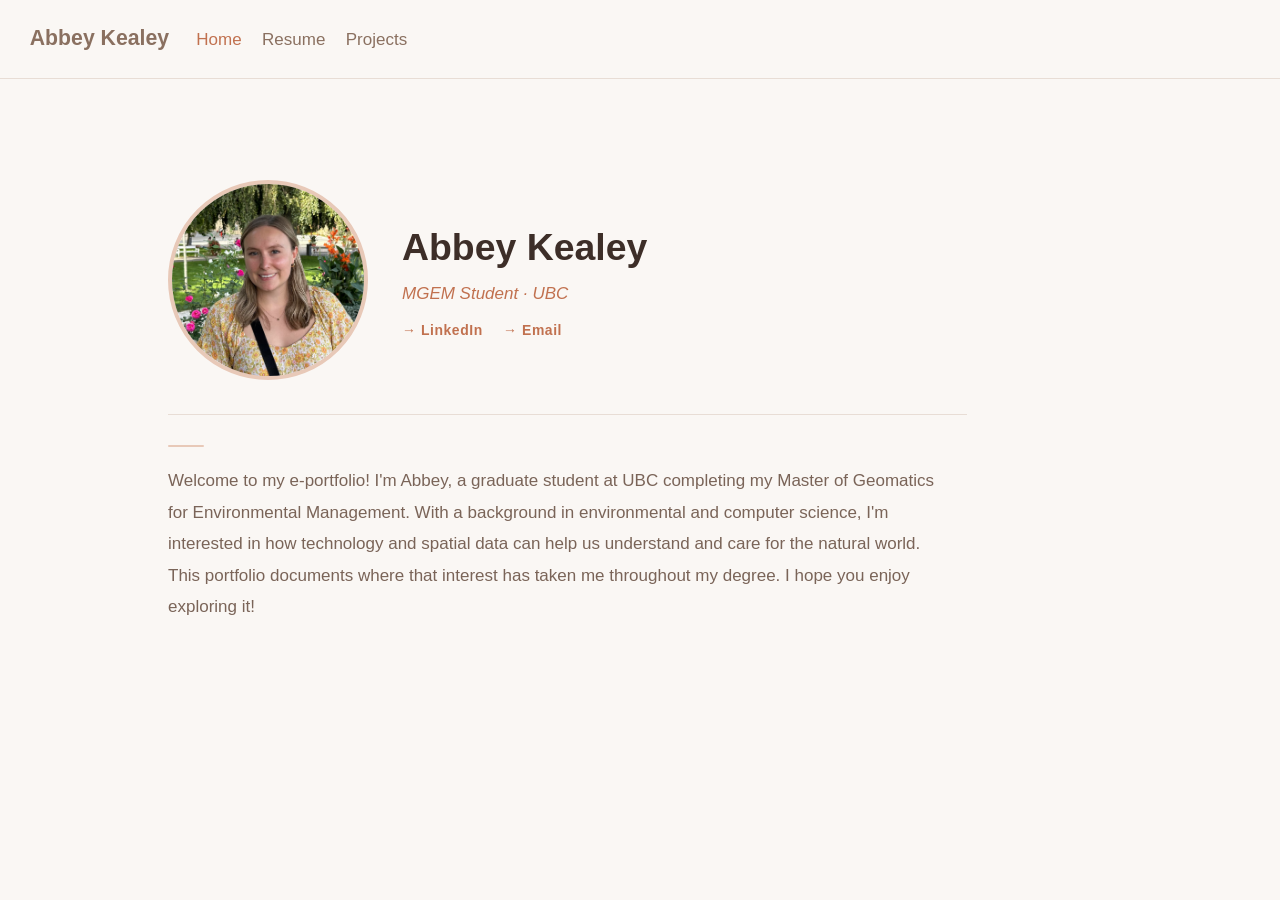
==== commit 0969f651: "style changes style changes" ====
--- a/index.html
+++ b/index.html
@@ -112,14 +112,8 @@
 <div id="quarto-content" class="quarto-container page-columns page-rows-contents page-layout-article page-navbar">
 <!-- sidebar -->
 <!-- margin-sidebar -->
-    <div id="quarto-margin-sidebar" class="sidebar margin-sidebar">
-        <nav id="TOC" role="doc-toc" class="toc-active">
-    <h2 id="toc-title">On this page</h2>
-   
-  <ul>
-  <li><a href="#about-me" id="toc-about-me" class="nav-link active" data-scroll-target="#about-me">About Me</a></li>
-  </ul>
-</nav>
+    <div id="quarto-margin-sidebar" class="sidebar margin-sidebar zindex-bottom">
+        
     </div>
 <!-- main -->
 <main class="content" id="quarto-document-content"><header id="title-block-header" class="quarto-title-block"></header>
@@ -127,19 +121,99 @@
 
 
 
-<div class="hero">
-<p><img src="images/Abbey_headshot.jpg" class="profile-img"></p>
-<h1>
-Abbey Kealey
-</h1>
-<p class="hero-links">
-<a href="https://www.linkedin.com/in/abbey-kealey-405473204/">LinkedIn</a> | <a href="mailto:abbeykealey@gmail.com">Email</a>
-</p>
+<style>
+  .hero-top {
+    display: flex;
+    align-items: center;
+    gap: 2rem;
+    padding: 3rem 0 2rem;
+    border-bottom: 1px solid #e8ddd5;
+  }
+
+  .profile-img {
+    width: 200px;
+    height: 200px;
+    object-fit: cover;
+    border-radius: 50%;
+    border: 4px solid #e8c9b8;
+    flex-shrink: 0;
+    image-rendering: -webkit-optimize-contrast;
+    transform: translateZ(0);
+  }
+
+  .hero-name {
+    font-size: 2.2rem;
+    font-weight: 600;
+    color: #3d2e28;
+    margin-bottom: 0.3rem;
+  }
+
+  .hero-tagline {
+    font-size: 1rem;
+    color: #c1714f;
+    font-style: italic;
+    margin-bottom: 0.8rem;
+  }
+
+  .hero-links {
+    display: flex;
+    gap: 1.2rem;
+  }
+
+  .hero-links a {
+    font-size: 0.82rem;
+    font-weight: 600;
+    color: #c1714f;
+    text-decoration: none;
+    letter-spacing: 0.04em;
+  }
+
+  .hero-links a::before {
+    content: '→ ';
+  }
+
+  .hero-links a:hover {
+    color: #a05a3a;
+    text-decoration: underline;
+  }
+
+  .hero-bottom {
+    padding: 1.75rem 0 2.5rem;
+    max-width: 100%;
+  }
+
+  .hero-divider {
+    width: 36px;
+    height: 2px;
+    background: #e8c9b8;
+    border-radius: 2px;
+    margin-bottom: 1.1rem;
+  }
+
+  .hero-bio {
+    font-size: 1rem;
+    color: #7a6458;
+    line-height: 1.85;
+    max-width: 780px;
+  }
+</style>
+
+<div class="hero-top">
+  <img class="profile-img" src="images/Abbey_headshot.jpg" alt="Abbey Kealey">
+  <div class="hero-top-text">
+    <div class="hero-name">Abbey Kealey</div>
+    <div class="hero-tagline">MGEM Student · UBC</div>
+    <div class="hero-links">
+      <a href="https://www.linkedin.com/in/abbey-kealey-405473204/">LinkedIn</a>
+      <a href="mailto:abbeykealey@gmail.com">Email</a>
+    </div>
+  </div>
 </div>
-<section id="about-me" class="level2 bio">
-<h2 class="anchored" data-anchor-id="about-me">About Me</h2>
-<p>I’m a Master of Geomatics for Environmental Management (MGEM) student at UBC with a background in environmental and computer science.</p>
-</section>
+
+<div class="hero-bottom">
+  <div class="hero-divider"></div>
+  <p class="hero-bio">Welcome to my e-portfolio! I'm Abbey, a graduate student at UBC completing my Master of Geomatics for Environmental Management. With a background in environmental and computer science, I'm interested in how technology and spatial data can help us understand and care for the natural world. This portfolio documents where that interest has taken me throughout my degree. I hope you enjoy exploring it!</p>
+</div>
 
 
 
--- a/styles.css
+++ b/styles.css
@@ -1,53 +1,53 @@
 /* ── Colour palette ── */
 :root {
-  --sage: #5e9470;
-  --sage-dark: #4a7a5c;
-  --sage-light: #eaf3ee;
+  --accent: #c1714f;
+  --accent-dark: #a05a3a;
+  --accent-light: #f7ede6;
 }
 
 /* ── Page background & base ── */
 body {
-  background-color: #f8f8f7;
+  background-color: #faf7f4;
   font-family: "Inter", "Segoe UI", sans-serif;
-  color: #444;
+  color: #5a4a42;
 }
 
 /* ── Paragraph & list text ── */
 p, li {
-  color: #555;
+  color: #7a6458;
 }
 
 /* ── Headings ── */
 h1, h2, h3 {
-  color: #222;
+  color: #3d2e28;
   font-weight: 600;
 }
 
 /* ── Links ── */
 a {
-  color: var(--sage);
+  color: var(--accent);
 }
 a:hover {
-  color: var(--sage-dark);
+  color: var(--accent-dark);
 }
 
 /* ── Navbar ── */
 .navbar {
-  background-color: #f8f8f7;
-  border-bottom: 1px solid #e4e4e1;
+  background-color: #faf7f4;
+  border-bottom: 1px solid #e8ddd5;
 }
 .navbar-brand {
-  color: #222 !important;
+  color: #3d2e28 !important;
   font-weight: 600;
 }
 .navbar a {
-  color: #666 !important;
+  color: #8a7060 !important;
 }
 .navbar a:hover {
-  color: var(--sage) !important;
+  color: var(--accent) !important;
 }
 .navbar a.active {
-  color: var(--sage) !important;
+  color: var(--accent) !important;
   font-weight: 500;
 }
 
@@ -60,18 +60,21 @@
 
 /* ── Circular profile image ── */
 .profile-img {
-  width: 220px;
-  height: 220px;
+  width: 160px;
+  height: 160px;
   object-fit: cover;
   border-radius: 50%;
-  border: 4px solid #e4e4e1;
+  border: 4px solid #e8c9b8;
+  flex-shrink: 0;
+  image-rendering: -webkit-optimize-contrast;
+  transform: translateZ(0);
 }
 
 /* ── Name styling ── */
 .hero h1 {
   margin-top: 20px;
   font-weight: 600;
-  color: #222;
+  color: #3d2e28;
 }
 
 /* ── Hero links ── */
@@ -82,11 +85,11 @@
 .hero-links a {
   text-decoration: none;
   font-weight: 500;
-  color: var(--sage);
+  color: var(--accent);
 }
 .hero-links a:hover {
   text-decoration: underline;
-  color: var(--sage-dark);
+  color: var(--accent-dark);
 }
 
 /* ── Bio ── */
@@ -94,5 +97,5 @@
   max-width: 700px;
   margin: 0 auto;
   font-size: 0.95em;
-  color: #666;
+  color: #8a7060;
 }
